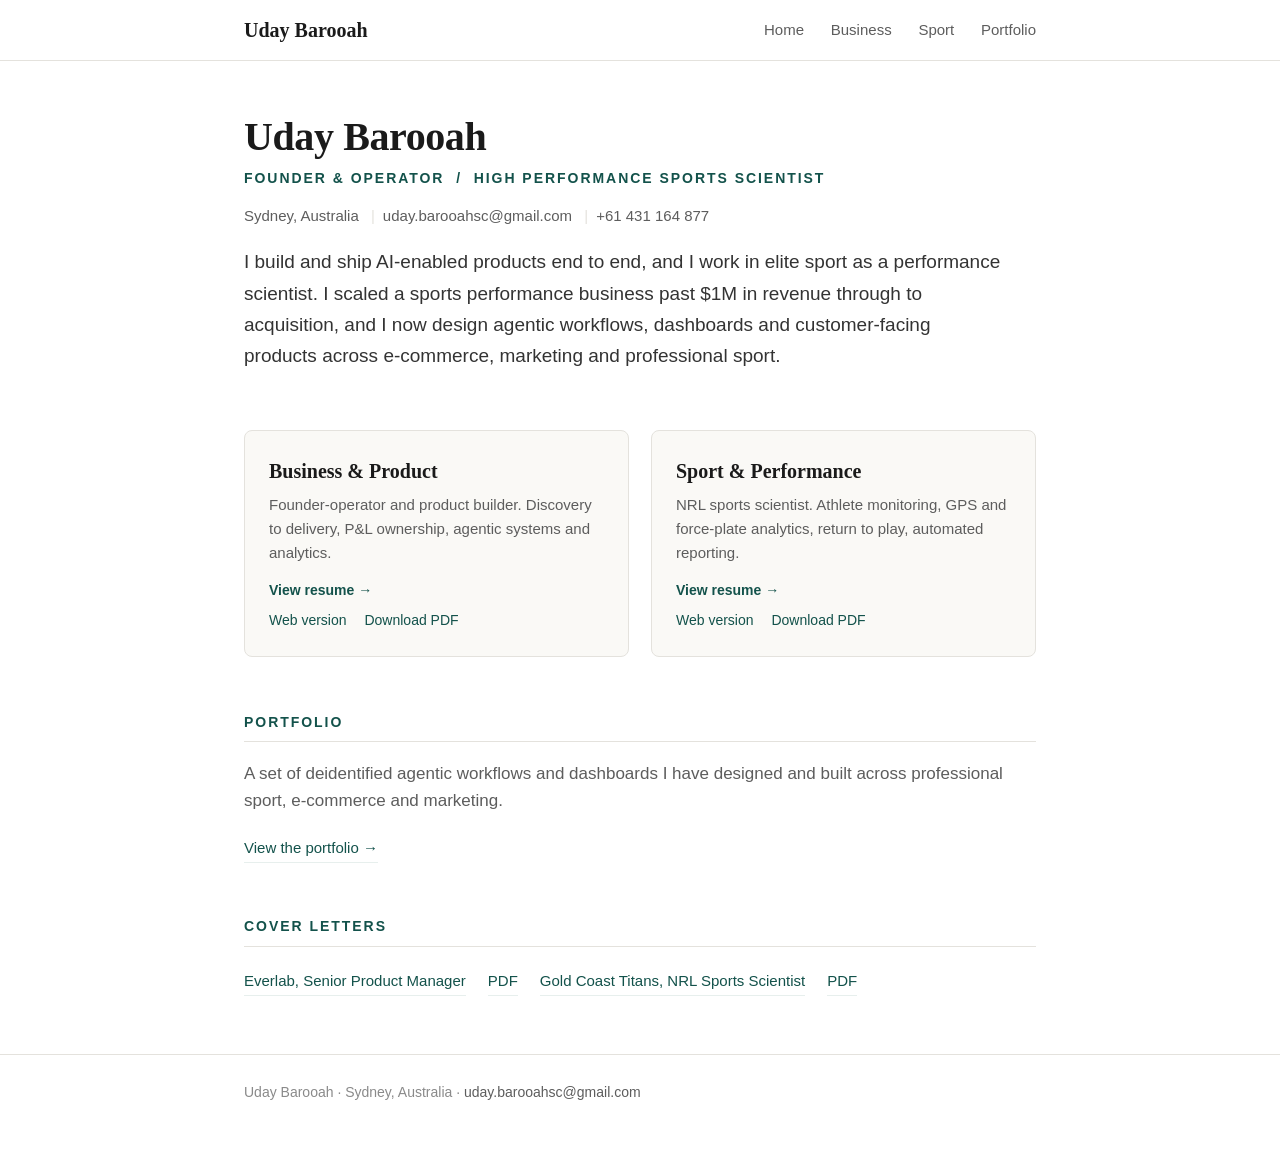
==== index.html @ cabfa649 "Add resume and portfolio site Two-lane resumes (business + sport), Everlab and Titans cover letters," ====
<!DOCTYPE html>
<html lang="en">
<head>
<meta charset="utf-8">
<meta name="viewport" content="width=device-width, initial-scale=1">
<title>Uday Barooah</title>
<meta name="description" content="Uday Barooah. Founder, operator and product builder, and high performance sports scientist. Resumes, cover letters and a portfolio of agentic workflows and dashboards.">
<link rel="stylesheet" href="assets/css/style.css">
</head>
<body>
<nav class="nav"><div class="wrap">
  <span class="brand">Uday Barooah</span>
  <span class="links">
    <a href="index.html">Home</a>
    <a href="business.html">Business</a>
    <a href="sport.html">Sport</a>
    <a href="portfolio.html">Portfolio</a>
  </span>
</div></nav>

<header class="masthead"><div class="wrap">
  <h1>Uday Barooah</h1>
  <p class="role">Founder &amp; Operator&nbsp;&nbsp;/&nbsp;&nbsp;High Performance Sports Scientist</p>
  <p class="meta">
    Sydney, Australia
    <span>|</span><a href="mailto:uday.barooahsc@gmail.com">uday.barooahsc@gmail.com</a>
    <span>|</span>+61 431 164 877
  </p>
  <p class="lead">I build and ship AI-enabled products end to end, and I work in elite sport as a performance scientist. I scaled a sports performance business past $1M in revenue through to acquisition, and I now design agentic workflows, dashboards and customer-facing products across e-commerce, marketing and professional sport.</p>
</div></header>

<div class="wrap">
  <div class="paths">
    <div class="card">
      <h3>Business &amp; Product</h3>
      <p>Founder-operator and product builder. Discovery to delivery, P&amp;L ownership, agentic systems and analytics.</p>
      <div class="go">View resume &rarr;</div>
      <div class="links">
        <a href="business.html">Web version</a>
        <a href="assets/pdf/Uday_Barooah_Business_Resume.pdf">Download PDF</a>
      </div>
    </div>
    <div class="card">
      <h3>Sport &amp; Performance</h3>
      <p>NRL sports scientist. Athlete monitoring, GPS and force-plate analytics, return to play, automated reporting.</p>
      <div class="go">View resume &rarr;</div>
      <div class="links">
        <a href="sport.html">Web version</a>
        <a href="assets/pdf/Uday_Barooah_Sport_Resume.pdf">Download PDF</a>
      </div>
    </div>
  </div>

  <section>
    <h2 class="sec">Portfolio</h2>
    <p class="muted">A set of deidentified agentic workflows and dashboards I have designed and built across professional sport, e-commerce and marketing.</p>
    <p class="actions"><a href="portfolio.html">View the portfolio &rarr;</a></p>
  </section>

  <section>
    <h2 class="sec">Cover letters</h2>
    <p class="actions">
      <a href="everlab-cover.html">Everlab, Senior Product Manager</a>
      <a href="assets/pdf/Uday_Barooah_Everlab_SPM_CoverLetter.pdf">PDF</a>
      <a href="titans-cover.html">Gold Coast Titans, NRL Sports Scientist</a>
      <a href="assets/pdf/Uday_Barooah_Titans_SportsScientist_CoverLetter.pdf">PDF</a>
    </p>
  </section>
</div>

<footer><div class="wrap">
  Uday Barooah &middot; Sydney, Australia &middot; <a href="mailto:uday.barooahsc@gmail.com">uday.barooahsc@gmail.com</a>
</div></footer>
</body>
</html>
---- assets/css/style.css ----
:root{
  --ink:#1a1a1a;
  --grey:#5d5d5d;
  --soft-grey:#8a8a8a;
  --accent:#13524b;
  --accent-soft:#e7efed;
  --rule:#e4e2dd;
  --bg:#ffffff;
  --cream:#faf9f6;
  --maxw:840px;
}
*{box-sizing:border-box}
html{-webkit-text-size-adjust:100%}
body{
  margin:0;
  background:var(--bg);
  color:var(--ink);
  font-family:-apple-system,BlinkMacSystemFont,"Segoe UI",Roboto,Helvetica,Arial,sans-serif;
  font-size:17px;
  line-height:1.6;
  -webkit-font-smoothing:antialiased;
}
.wrap{max-width:var(--maxw);margin:0 auto;padding:0 24px}
a{color:var(--accent);text-decoration:none}
a:hover{text-decoration:underline}

/* top nav */
.nav{border-bottom:1px solid var(--rule);background:var(--bg);position:sticky;top:0;z-index:10}
.nav .wrap{display:flex;align-items:center;justify-content:space-between;height:60px}
.nav .brand{font-family:Georgia,"Times New Roman",serif;font-size:20px;font-weight:600;color:var(--ink)}
.nav .links a{margin-left:22px;font-size:15px;color:var(--grey)}
.nav .links a:hover{color:var(--accent);text-decoration:none}
@media(max-width:560px){
  .nav .wrap{height:auto;flex-direction:column;align-items:flex-start;padding-top:12px;padding-bottom:12px}
  .nav .links{margin-top:6px}
  .nav .links a{margin-left:0;margin-right:18px}
}

/* header block */
.masthead{padding:54px 0 28px}
.masthead h1{font-family:Georgia,"Times New Roman",serif;font-size:40px;line-height:1.1;margin:0 0 8px;letter-spacing:-0.01em}
.masthead .role{color:var(--accent);font-size:14px;font-weight:600;letter-spacing:0.14em;text-transform:uppercase;margin:0 0 14px}
.masthead .meta{color:var(--grey);font-size:15px}
.masthead .meta a{color:var(--grey)}
.masthead .meta a:hover{color:var(--accent)}
.masthead .meta span{color:var(--rule);margin:0 8px}
.lead{font-size:19px;line-height:1.65;color:#333;margin:18px 0 0;max-width:760px}

/* section */
section{padding:8px 0}
h2.sec{font-size:14px;letter-spacing:0.14em;text-transform:uppercase;color:var(--accent);border-bottom:1px solid var(--rule);padding-bottom:8px;margin:36px 0 18px}

/* experience entries */
.entry{margin:0 0 22px}
.entry .top{display:flex;justify-content:space-between;align-items:baseline;gap:16px}
.entry .org{font-weight:700;font-size:17px}
.entry .org .loc{font-weight:400;color:var(--soft-grey);font-size:14px;margin-left:8px}
.entry .dates{color:var(--grey);font-size:14px;white-space:nowrap}
.entry .title{font-style:italic;color:var(--accent);font-size:15px;margin:1px 0 4px}
.entry .ctx{color:var(--grey);font-size:14px;margin:0 0 6px}
.entry ul{margin:6px 0 0;padding-left:20px}
.entry ul li{margin:0 0 5px}
.entry.headeronly{margin-bottom:14px}
.sys{color:var(--soft-grey);font-size:13.5px;margin:6px 0 0}
@media(max-width:560px){
  .entry .top{flex-direction:column;gap:0}
  .masthead h1{font-size:32px}
}

/* skills / definition rows */
.drow{margin:0 0 8px}
.drow b{color:var(--ink)}
.muted{color:var(--grey)}

/* download / action links */
.actions{margin:22px 0 0;display:flex;flex-wrap:wrap;gap:10px 22px}
.actions a{font-size:15px;border-bottom:1px solid var(--accent-soft);padding-bottom:2px}

/* home cards */
.paths{display:grid;grid-template-columns:1fr 1fr;gap:22px;margin:30px 0 10px}
@media(max-width:640px){.paths{grid-template-columns:1fr}}
.card{border:1px solid var(--rule);border-radius:8px;padding:24px;background:var(--cream);transition:border-color .15s}
.card:hover{border-color:var(--accent)}
.card h3{margin:0 0 6px;font-size:20px;font-family:Georgia,serif}
.card p{margin:0 0 14px;color:var(--grey);font-size:15px}
.card .go{font-size:14px;font-weight:600;color:var(--accent)}
.card .links{margin-top:8px;font-size:14px}
.card .links a{margin-right:14px}

/* portfolio */
.proj{border-top:1px solid var(--rule);padding:24px 0}
.proj:first-of-type{border-top:none}
.proj h3{margin:0 0 4px;font-size:20px;font-family:Georgia,serif}
.proj .kicker{color:var(--accent);font-size:13px;letter-spacing:0.08em;text-transform:uppercase;margin:0 0 8px}
.proj p{margin:0 0 10px}
.proj .stack{font-size:13.5px;color:var(--soft-grey)}
.proj .stack b{color:var(--grey)}
.note{background:var(--cream);border:1px solid var(--rule);border-radius:8px;padding:14px 18px;font-size:14.5px;color:var(--grey);margin:18px 0}

footer{border-top:1px solid var(--rule);margin-top:50px;padding:26px 0 60px;color:var(--soft-grey);font-size:14px}
footer a{color:var(--grey)}
.print-hint{display:none}
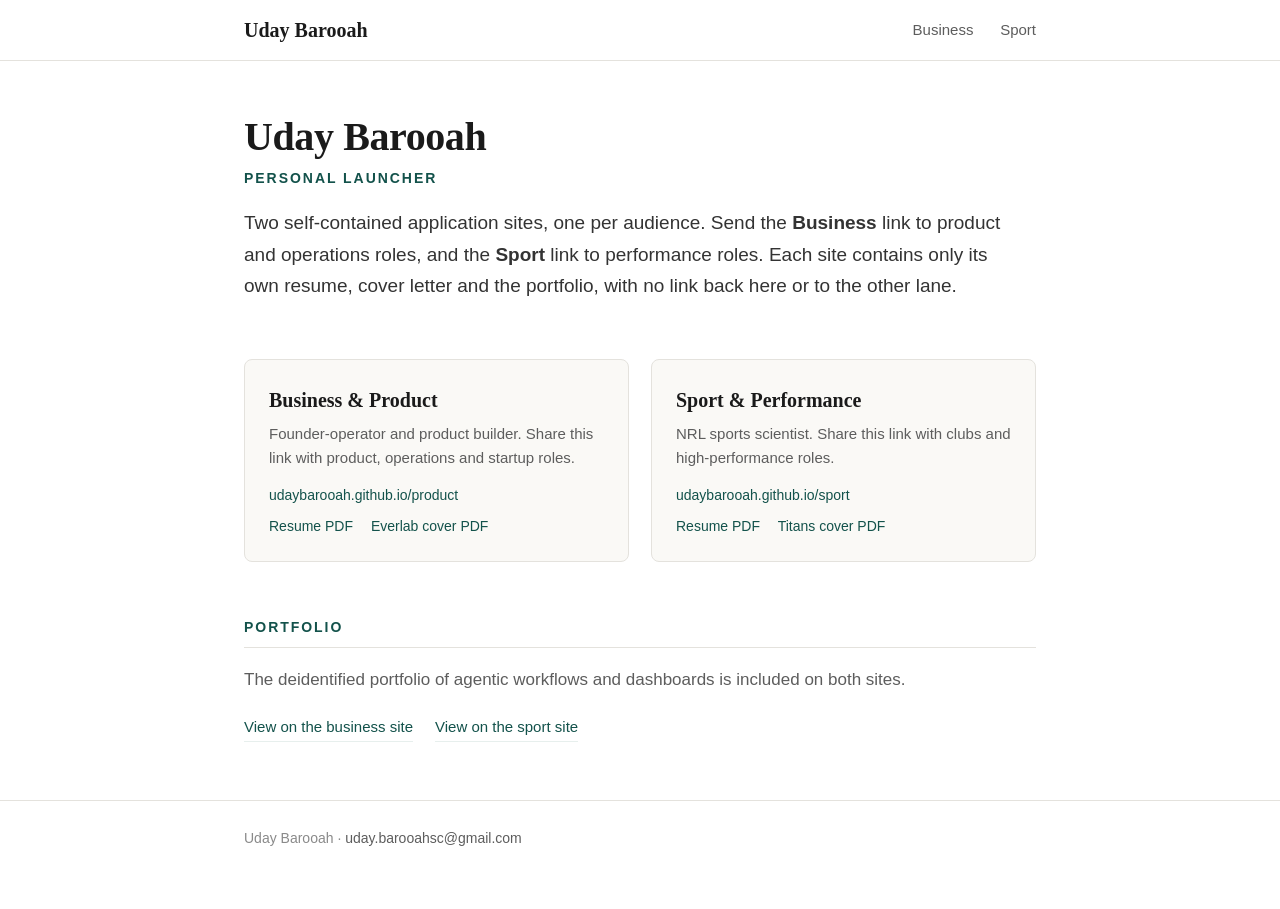
==== commit 35a46a0c: "Convert hub to a private launcher for the two lane sites Co-Authored-By: Claude Opus 4.8 <noreply@an" ====
--- a/index.html
+++ b/index.html
@@ -3,73 +3,63 @@
 <head>
 <meta charset="utf-8">
 <meta name="viewport" content="width=device-width, initial-scale=1">
-<title>Uday Barooah</title>
-<meta name="description" content="Uday Barooah. Founder, operator and product builder, and high performance sports scientist. Resumes, cover letters and a portfolio of agentic workflows and dashboards.">
+<title>Uday Barooah, Home</title>
+<meta name="description" content="Uday Barooah. Personal launcher for the business and sport application sites.">
 <link rel="stylesheet" href="assets/css/style.css">
 </head>
 <body>
 <nav class="nav"><div class="wrap">
   <span class="brand">Uday Barooah</span>
   <span class="links">
-    <a href="index.html">Home</a>
-    <a href="business.html">Business</a>
-    <a href="sport.html">Sport</a>
-    <a href="portfolio.html">Portfolio</a>
+    <a href="https://udaybarooah.github.io/product">Business</a>
+    <a href="https://udaybarooah.github.io/sport">Sport</a>
   </span>
 </div></nav>
 
 <header class="masthead"><div class="wrap">
   <h1>Uday Barooah</h1>
-  <p class="role">Founder &amp; Operator&nbsp;&nbsp;/&nbsp;&nbsp;High Performance Sports Scientist</p>
-  <p class="meta">
-    Sydney, Australia
-    <span>|</span><a href="mailto:uday.barooahsc@gmail.com">uday.barooahsc@gmail.com</a>
-    <span>|</span>+61 431 164 877
-  </p>
-  <p class="lead">I build and ship AI-enabled products end to end, and I work in elite sport as a performance scientist. I scaled a sports performance business past $1M in revenue through to acquisition, and I now design agentic workflows, dashboards and customer-facing products across e-commerce, marketing and professional sport.</p>
+  <p class="role">Personal launcher</p>
+  <p class="lead">Two self-contained application sites, one per audience. Send the <b>Business</b> link to product and operations roles, and the <b>Sport</b> link to performance roles. Each site contains only its own resume, cover letter and the portfolio, with no link back here or to the other lane.</p>
 </div></header>
 
 <div class="wrap">
   <div class="paths">
     <div class="card">
       <h3>Business &amp; Product</h3>
-      <p>Founder-operator and product builder. Discovery to delivery, P&amp;L ownership, agentic systems and analytics.</p>
-      <div class="go">View resume &rarr;</div>
+      <p>Founder-operator and product builder. Share this link with product, operations and startup roles.</p>
       <div class="links">
-        <a href="business.html">Web version</a>
-        <a href="assets/pdf/Uday_Barooah_Business_Resume.pdf">Download PDF</a>
+        <a href="https://udaybarooah.github.io/product">udaybarooah.github.io/product</a>
+      </div>
+      <div class="links">
+        <a href="assets/pdf/Uday_Barooah_Business_Resume.pdf">Resume PDF</a>
+        <a href="assets/pdf/Uday_Barooah_Everlab_SPM_CoverLetter.pdf">Everlab cover PDF</a>
       </div>
     </div>
     <div class="card">
       <h3>Sport &amp; Performance</h3>
-      <p>NRL sports scientist. Athlete monitoring, GPS and force-plate analytics, return to play, automated reporting.</p>
-      <div class="go">View resume &rarr;</div>
+      <p>NRL sports scientist. Share this link with clubs and high-performance roles.</p>
       <div class="links">
-        <a href="sport.html">Web version</a>
-        <a href="assets/pdf/Uday_Barooah_Sport_Resume.pdf">Download PDF</a>
+        <a href="https://udaybarooah.github.io/sport">udaybarooah.github.io/sport</a>
+      </div>
+      <div class="links">
+        <a href="assets/pdf/Uday_Barooah_Sport_Resume.pdf">Resume PDF</a>
+        <a href="assets/pdf/Uday_Barooah_Titans_SportsScientist_CoverLetter.pdf">Titans cover PDF</a>
       </div>
     </div>
   </div>
 
   <section>
     <h2 class="sec">Portfolio</h2>
-    <p class="muted">A set of deidentified agentic workflows and dashboards I have designed and built across professional sport, e-commerce and marketing.</p>
-    <p class="actions"><a href="portfolio.html">View the portfolio &rarr;</a></p>
-  </section>
-
-  <section>
-    <h2 class="sec">Cover letters</h2>
+    <p class="muted">The deidentified portfolio of agentic workflows and dashboards is included on both sites.</p>
     <p class="actions">
-      <a href="everlab-cover.html">Everlab, Senior Product Manager</a>
-      <a href="assets/pdf/Uday_Barooah_Everlab_SPM_CoverLetter.pdf">PDF</a>
-      <a href="titans-cover.html">Gold Coast Titans, NRL Sports Scientist</a>
-      <a href="assets/pdf/Uday_Barooah_Titans_SportsScientist_CoverLetter.pdf">PDF</a>
+      <a href="https://udaybarooah.github.io/product/portfolio.html">View on the business site</a>
+      <a href="https://udaybarooah.github.io/sport/portfolio.html">View on the sport site</a>
     </p>
   </section>
 </div>
 
 <footer><div class="wrap">
-  Uday Barooah &middot; Sydney, Australia &middot; <a href="mailto:uday.barooahsc@gmail.com">uday.barooahsc@gmail.com</a>
+  Uday Barooah &middot; <a href="mailto:uday.barooahsc@gmail.com">uday.barooahsc@gmail.com</a>
 </div></footer>
 </body>
 </html>
--- a/assets/css/style.css
+++ b/assets/css/style.css
@@ -28,6 +28,8 @@
 .nav{border-bottom:1px solid var(--rule);background:var(--bg);position:sticky;top:0;z-index:10}
 .nav .wrap{display:flex;align-items:center;justify-content:space-between;height:60px}
 .nav .brand{font-family:Georgia,"Times New Roman",serif;font-size:20px;font-weight:600;color:var(--ink)}
+.nav a.brand{text-decoration:none}
+.nav a.brand:hover{text-decoration:none;color:var(--accent)}
 .nav .links a{margin-left:22px;font-size:15px;color:var(--grey)}
 .nav .links a:hover{color:var(--accent);text-decoration:none}
 @media(max-width:560px){
@@ -97,6 +99,13 @@
 .proj .stack b{color:var(--grey)}
 .note{background:var(--cream);border:1px solid var(--rule);border-radius:8px;padding:14px 18px;font-size:14.5px;color:var(--grey);margin:18px 0}
 
+/* portfolio figures */
+.figure{margin:14px 0 16px;border:1px solid var(--rule);border-radius:10px;overflow:hidden;background:#fff}
+.figure svg{display:block;width:100%;height:auto}
+.figure .cap{font-size:12.5px;color:var(--soft-grey);padding:8px 14px;border-top:1px solid var(--rule);background:var(--cream)}
+.proj .role-line{font-size:13.5px;color:var(--grey);margin:0 0 10px}
+.proj .role-line b{color:var(--ink)}
+
 footer{border-top:1px solid var(--rule);margin-top:50px;padding:26px 0 60px;color:var(--soft-grey);font-size:14px}
 footer a{color:var(--grey)}
 .print-hint{display:none}
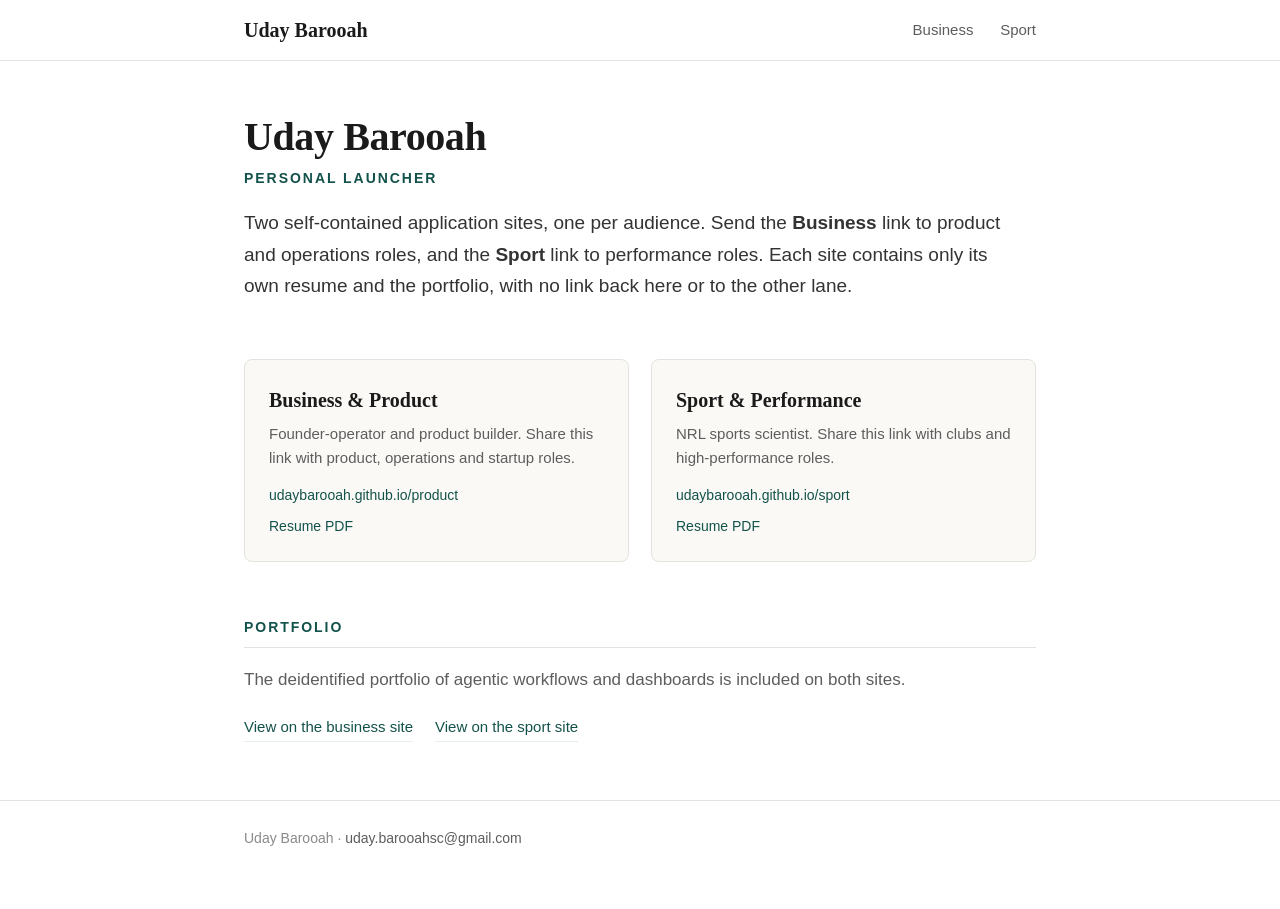
==== commit 9b3fe65a: "Resume + portfolio revisions; remove cover letters Co-Authored-By: Claude Opus 4.8 <noreply@anthropi" ====
--- a/index.html
+++ b/index.html
@@ -5,7 +5,7 @@
 <meta name="viewport" content="width=device-width, initial-scale=1">
 <title>Uday Barooah, Home</title>
 <meta name="description" content="Uday Barooah. Personal launcher for the business and sport application sites.">
-<link rel="stylesheet" href="assets/css/style.css">
+<link rel="stylesheet" href="assets/css/style.css?v=3">
 </head>
 <body>
 <nav class="nav"><div class="wrap">
@@ -19,7 +19,7 @@
 <header class="masthead"><div class="wrap">
   <h1>Uday Barooah</h1>
   <p class="role">Personal launcher</p>
-  <p class="lead">Two self-contained application sites, one per audience. Send the <b>Business</b> link to product and operations roles, and the <b>Sport</b> link to performance roles. Each site contains only its own resume, cover letter and the portfolio, with no link back here or to the other lane.</p>
+  <p class="lead">Two self-contained application sites, one per audience. Send the <b>Business</b> link to product and operations roles, and the <b>Sport</b> link to performance roles. Each site contains only its own resume and the portfolio, with no link back here or to the other lane.</p>
 </div></header>
 
 <div class="wrap">
@@ -32,7 +32,6 @@
       </div>
       <div class="links">
         <a href="assets/pdf/Uday_Barooah_Business_Resume.pdf">Resume PDF</a>
-        <a href="assets/pdf/Uday_Barooah_Everlab_SPM_CoverLetter.pdf">Everlab cover PDF</a>
       </div>
     </div>
     <div class="card">
@@ -43,7 +42,6 @@
       </div>
       <div class="links">
         <a href="assets/pdf/Uday_Barooah_Sport_Resume.pdf">Resume PDF</a>
-        <a href="assets/pdf/Uday_Barooah_Titans_SportsScientist_CoverLetter.pdf">Titans cover PDF</a>
       </div>
     </div>
   </div>
--- a/assets/css/style.css
+++ b/assets/css/style.css
@@ -56,6 +56,7 @@
 .entry{margin:0 0 22px}
 .entry .top{display:flex;justify-content:space-between;align-items:baseline;gap:16px}
 .entry .org{font-weight:700;font-size:17px}
+.entry .org .logo{height:17px;width:auto;max-width:54px;vertical-align:-3px;margin-right:8px;object-fit:contain}
 .entry .org .loc{font-weight:400;color:var(--soft-grey);font-size:14px;margin-left:8px}
 .entry .dates{color:var(--grey);font-size:14px;white-space:nowrap}
 .entry .title{font-style:italic;color:var(--accent);font-size:15px;margin:1px 0 4px}
@@ -103,7 +104,36 @@
 .figure{margin:14px 0 16px;border:1px solid var(--rule);border-radius:10px;overflow:hidden;background:#fff}
 .figure svg{display:block;width:100%;height:auto}
 .figure .cap{font-size:12.5px;color:var(--soft-grey);padding:8px 14px;border-top:1px solid var(--rule);background:var(--cream)}
-.proj .role-line{font-size:13.5px;color:var(--grey);margin:0 0 10px}
+.proj .role-line{font-size:13.5px;color:var(--soft-grey);margin:0 0 4px}
+.proj .lead2{margin:0 0 16px;color:#333}
+/* carousel */
+.carousel{position:relative;border:1px solid var(--rule);border-radius:12px;background:#fff;overflow:hidden}
+.track{display:flex;overflow-x:auto;scroll-snap-type:x mandatory;scroll-behavior:smooth;-webkit-overflow-scrolling:touch;scrollbar-width:none}
+.track::-webkit-scrollbar{display:none}
+.slide{flex:0 0 100%;scroll-snap-align:start;padding:22px 24px 26px}
+.slide .stag{display:inline-block;font-size:11px;letter-spacing:.12em;text-transform:uppercase;color:var(--accent);background:var(--accent-soft);border-radius:20px;padding:3px 11px;margin:0 0 14px}
+.slide h4{margin:0 0 12px;font-size:17px}
+.car-btn{position:absolute;top:46%;transform:translateY(-50%);width:38px;height:38px;border-radius:50%;border:1px solid var(--rule);background:#fff;color:var(--ink);font-size:20px;line-height:1;cursor:pointer;display:flex;align-items:center;justify-content:center;z-index:3;opacity:.92}
+.car-btn:hover{border-color:var(--accent);color:var(--accent)}
+.car-prev{left:12px}.car-next{right:12px}
+.dots{display:flex;gap:7px;justify-content:center;padding:0 0 16px}
+.dot{width:7px;height:7px;border-radius:50%;background:var(--rule);border:none;padding:0;cursor:pointer}
+.dot.on{background:var(--accent);width:22px;border-radius:4px}
+.fig svg,.fig img{display:block;width:100%;height:auto;border:1px solid var(--rule);border-radius:8px}
+.slide .cap{font-size:12.5px;color:var(--soft-grey);margin:9px 2px 0;line-height:1.5}
+.grp{margin:0 0 14px}
+.grp .gh{font-size:12px;font-weight:700;letter-spacing:.06em;text-transform:uppercase;color:var(--grey);margin:0 0 6px}
+.vrow{display:flex;justify-content:space-between;gap:12px;border-bottom:1px dotted var(--rule);padding:5px 0;font-size:14px}
+.vrow .k{color:var(--ink)}
+.vrow .v{color:var(--accent);font-variant-numeric:tabular-nums;white-space:nowrap}
+.impact{display:grid;grid-template-columns:1fr 1fr;gap:14px}
+@media(max-width:560px){.impact{grid-template-columns:1fr}}
+.stat{border:1px solid var(--rule);border-radius:9px;padding:13px 15px;background:var(--cream)}
+.stat .big{font-size:22px;font-weight:700;color:var(--accent);font-family:Georgia,serif;line-height:1.15}
+.stat .lab{font-size:13px;color:var(--grey);margin-top:3px}
+.slack{background:var(--cream);border:1px solid var(--rule);border-left:3px solid var(--accent);border-radius:6px;padding:12px 14px;font-size:13.5px;color:#333;line-height:1.55;margin:12px 0 0}
+.slack b{color:var(--ink)}
+.svg-old-role{font-size:13.5px;color:var(--grey);margin:0 0 10px}
 .proj .role-line b{color:var(--ink)}
 
 footer{border-top:1px solid var(--rule);margin-top:50px;padding:26px 0 60px;color:var(--soft-grey);font-size:14px}
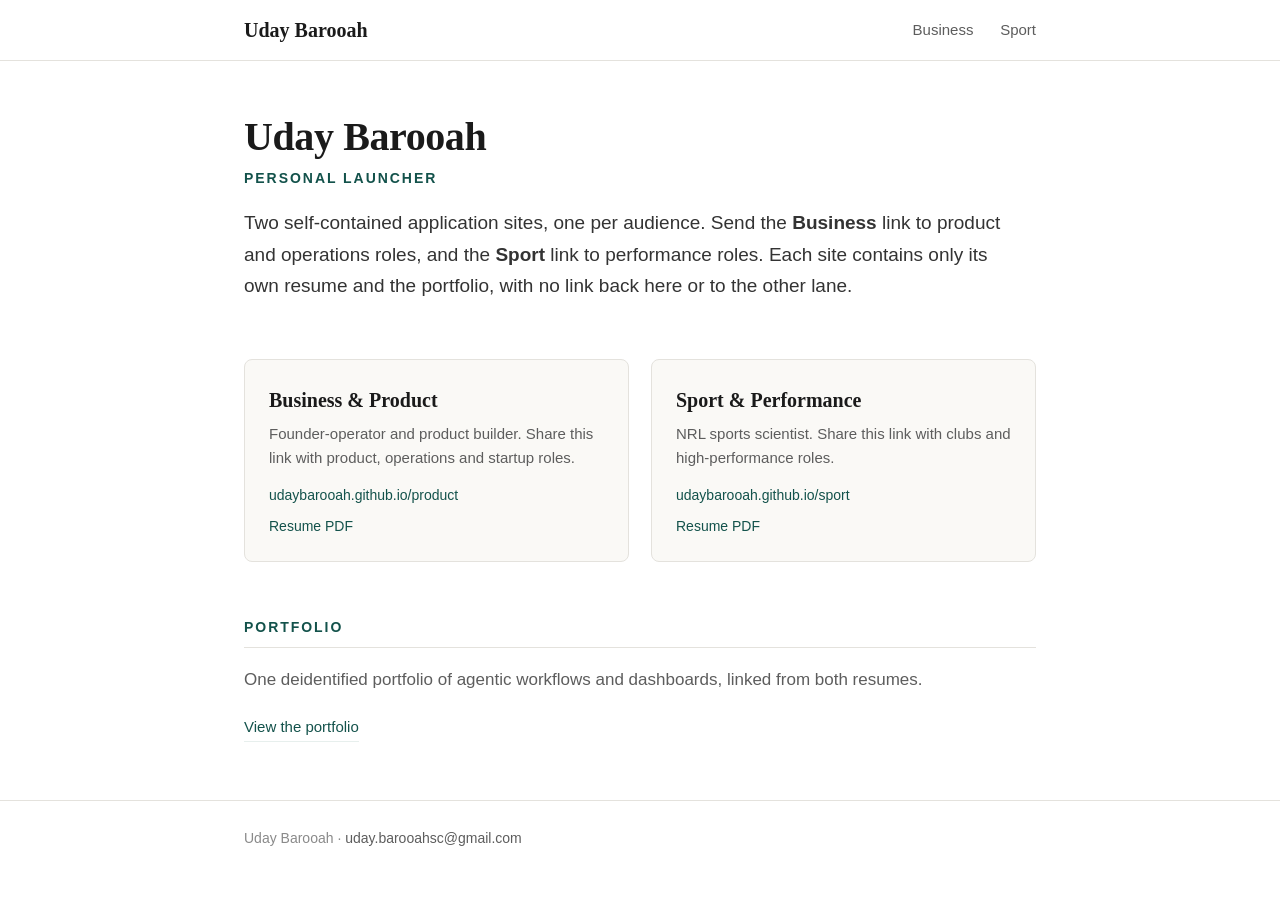
==== commit d5489bc9: "Consolidate to single portfolio; resume skills + Word download Co-Authored-By: Claude Opus 4.8 <nore" ====
--- a/index.html
+++ b/index.html
@@ -48,10 +48,9 @@
 
   <section>
     <h2 class="sec">Portfolio</h2>
-    <p class="muted">The deidentified portfolio of agentic workflows and dashboards is included on both sites.</p>
+    <p class="muted">One deidentified portfolio of agentic workflows and dashboards, linked from both resumes.</p>
     <p class="actions">
-      <a href="https://udaybarooah.github.io/product/portfolio.html">View on the business site</a>
-      <a href="https://udaybarooah.github.io/sport/portfolio.html">View on the sport site</a>
+      <a href="https://udaybarooah.github.io/portfolio">View the portfolio</a>
     </p>
   </section>
 </div>
